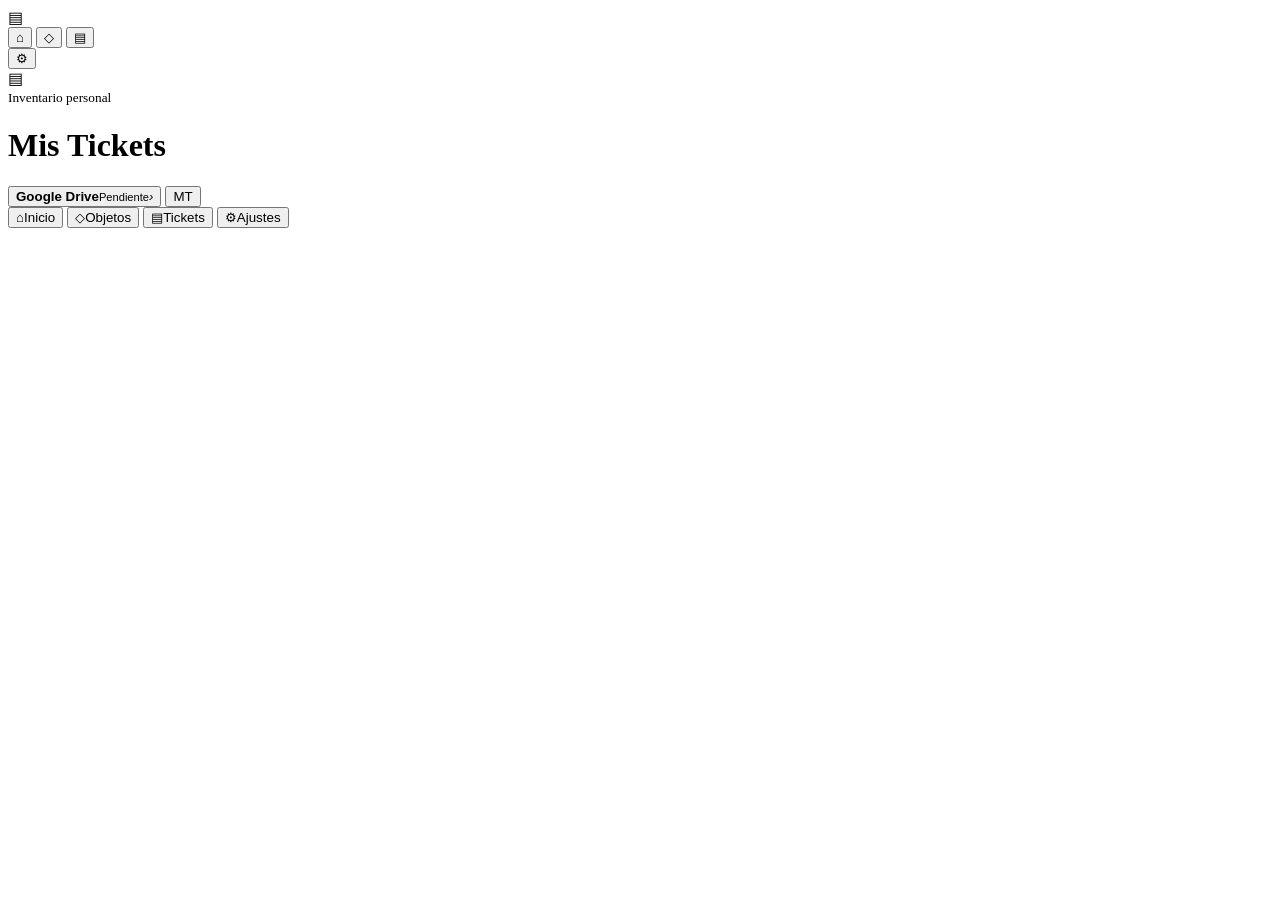
==== index.html @ 702c128a "Crea la aplicación pública Mis Tickets" ====
<!doctype html>
<html lang="es">
<head>
  <meta charset="utf-8">
  <meta name="viewport" content="width=device-width,initial-scale=1,viewport-fit=cover">
  <meta name="theme-color" content="#172033">
  <meta name="description" content="Organiza tickets, compras y garantías desde el móvil.">
  <title>Mis Tickets</title>
  <link rel="manifest" href="./manifest.webmanifest">
  <link rel="icon" href="./icon.svg" type="image/svg+xml">
  <link rel="stylesheet" href="./styles.css">
</head>
<body>
  <div class="app-shell">
    <aside class="desktop-rail" aria-label="Navegación principal">
      <div class="brand-mark" aria-label="Mis Tickets">▤</div>
      <nav>
        <button data-view="inicio" class="active" aria-label="Inicio">⌂</button>
        <button data-view="objetos" aria-label="Objetos">◇</button>
        <button data-view="tickets" aria-label="Tickets">▤</button>
      </nav>
      <button data-view="ajustes" aria-label="Ajustes">⚙</button>
    </aside>

    <div class="app-content">
      <header class="topbar">
        <div class="brand-block"><span class="mobile-brand">▤</span><div><small>Inventario personal</small><h1>Mis Tickets</h1></div></div>
        <div class="top-actions">
          <button id="driveStatus" class="drive-status"><i></i><span><b>Google Drive</b><small>Pendiente</small></span><em>›</em></button>
          <button class="avatar" data-view="ajustes" aria-label="Abrir ajustes">MT</button>
        </div>
      </header>

      <main id="view" tabindex="-1"></main>
    </div>

    <nav class="mobile-nav" aria-label="Navegación móvil">
      <button data-view="inicio" class="active"><span>⌂</span>Inicio</button>
      <button data-view="objetos"><span>◇</span>Objetos</button>
      <button data-view="tickets"><span>▤</span>Tickets</button>
      <button data-view="ajustes"><span>⚙</span>Ajustes</button>
    </nav>
  </div>

  <dialog id="welcomeDialog" class="modal welcome-modal">
    <div class="welcome-visual" aria-hidden="true"><span>▤</span><b>☁</b></div>
    <p class="pill">Bienvenido a Mis Tickets</p>
    <h2>Guarda tus compras y tenlas siempre localizadas</h2>
    <p class="lead">La aplicación conserva tus datos en este dispositivo. Puedes añadir una copia personal en Drive o descargar copias de seguridad.</p>
    <div class="benefit-list">
      <article><span>✓</span><div><b>Archivo privado</b><small>Los datos de cada persona permanecen separados.</small></div></article>
      <article><span>☁</span><div><b>Copia adicional en Drive</b><small>Cada usuario conectará su propia cuenta de Google.</small></div></article>
      <article><span>⇩</span><div><b>Copia descargable</b><small>Exporta todo y restáuralo cuando lo necesites.</small></div></article>
    </div>
    <div class="stack-actions">
      <button id="welcomeDrive" class="primary">Configurar Google Drive</button>
      <button id="welcomeLater" class="ghost">Ahora no, hacerlo más tarde</button>
    </div>
  </dialog>

  <dialog id="purchaseDialog" class="modal purchase-modal">
    <button class="modal-close" data-close="purchaseDialog" aria-label="Cerrar">×</button>
    <div id="purchaseStart">
      <p class="pill">Nueva compra</p><h2>¿Cómo quieres empezar?</h2><p class="lead">Escanea el producto, fotografía el ticket o introduce los datos.</p>
      <div class="start-options">
        <button id="scanProduct"><span class="blue">▥</span><p><b>Escanear producto</b><small>Código EAN o QR</small></p><em>›</em></button>
        <button data-open-form="receipt"><span class="orange">◉</span><p><b>Fotografiar ticket</b><small>Adjunta la imagen a la compra</small></p><em>›</em></button>
        <button data-open-form="manual"><span class="gray">▤</span><p><b>Introducir manualmente</b><small>Para compras sin código</small></p><em>›</em></button>
      </div>
      <section id="scanner" class="scanner" hidden><video id="scannerVideo" muted playsinline></video><div class="scan-frame"></div><p id="scannerMessage">Coloca el código dentro del recuadro</p><button id="scannerManual" class="secondary">Introducir código manualmente</button></section>
    </div>
    <form id="purchaseForm" hidden>
      <p class="pill">Datos de la compra</p><h2>Revisa antes de guardar</h2>
      <div class="form-grid">
        <label class="wide">Nombre del producto<input name="name" required placeholder="Ej. Ventilador de torre"></label>
        <label>Marca y modelo<input name="brand" placeholder="Ej. Rowenta Eole"></label>
        <label>Categoría<input name="category" placeholder="Ej. Climatización"></label>
        <label>Tienda<input name="store" required placeholder="Ej. MediaMarkt"></label>
        <label>Precio<input name="price" type="number" min="0" step="0.01" placeholder="0,00"></label>
        <label>Fecha de compra<input name="purchaseDate" type="date" required></label>
        <label>Años de garantía<input name="warrantyYears" type="number" min="0" max="20" value="3"></label>
        <label>Fin de devolución<input name="returnEnd" type="date"></label>
        <label>Código de barras<input name="barcode" inputmode="numeric" placeholder="EAN / GTIN"></label>
        <label>Número de serie<input name="serial" placeholder="Opcional"></label>
      </div>
      <label class="upload-zone"><input id="receiptInput" name="receipt" type="file" accept="image/*,.pdf" capture="environment"><span>＋</span><div><b id="receiptLabel">Añadir ticket o factura</b><small>Fotografía o PDF · máximo 12 MB</small></div></label>
      <p id="formError" class="error" hidden></p>
      <div class="form-actions"><button type="button" id="formBack" class="ghost">Atrás</button><button type="submit" class="primary">Guardar compra</button></div>
    </form>
  </dialog>

  <dialog id="driveDialog" class="modal drive-modal">
    <button class="modal-close" data-close="driveDialog" aria-label="Cerrar">×</button>
    <div class="drive-icon">☁</div><p class="pill">Copia adicional</p><h2>Google Drive</h2>
    <p class="lead">Cada persona conectará su propia cuenta. La aplicación creará una carpeta “Mis Tickets” y solo trabajará con los archivos que genere.</p>
    <div class="drive-steps"><article><span>1</span><p><b>Autorizar la cuenta</b><small>Google mostrará su pantalla oficial de permisos.</small></p></article><article><span>2</span><p><b>Crear la carpeta</b><small>Los tickets se organizarán por año y tienda.</small></p></article><article><span>3</span><p><b>Copiar automáticamente</b><small>Cada nueva compra tendrá una segunda copia.</small></p></article></div>
    <label class="setting-line"><span><b>Copia automática</b><small>Copiar al guardar una compra</small></span><input id="driveAutomatic" type="checkbox" checked></label>
    <label class="setting-line"><span><b>Nombre de la carpeta</b><small>Dentro de Mi unidad</small></span><input id="driveFolder" value="Mis Tickets" maxlength="40"></label>
    <p class="notice">La autorización real se activará cuando el propietario configure Google Drive para esta edición pública. Mientras tanto puedes usar las copias descargables.</p>
    <button id="saveDrivePreferences" class="primary full">Guardar configuración</button>
  </dialog>

  <dialog id="detailDialog" class="modal detail-modal">
    <button class="modal-close" data-close="detailDialog" aria-label="Cerrar">×</button>
    <div id="detailContent"></div>
  </dialog>

  <input id="importInput" type="file" accept="application/json" hidden>
  <div id="toast" class="toast" role="status" aria-live="polite"></div>
  <script src="./app.js" defer></script>
</body>
</html>
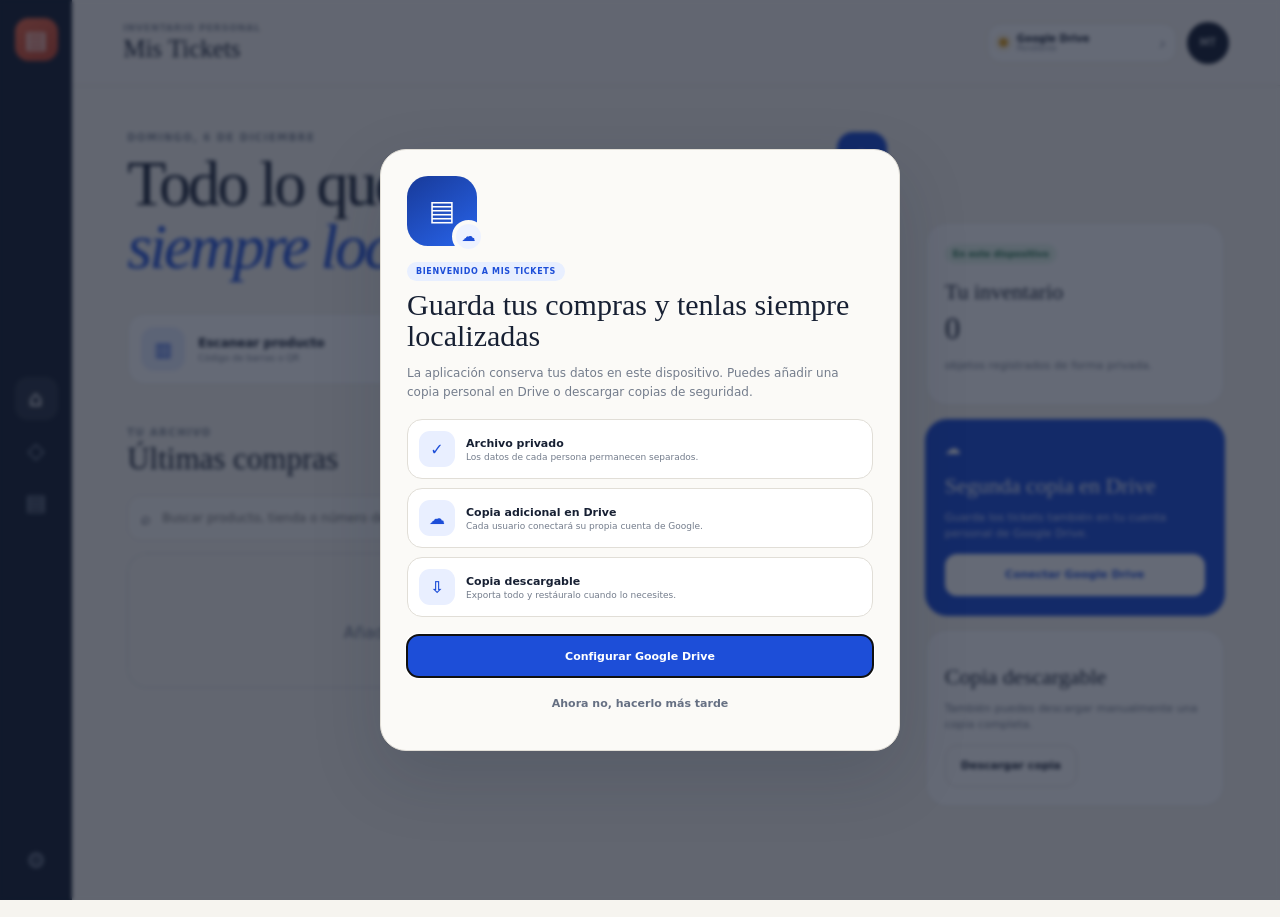
==== commit bf21635e: "Añadir conexión de cuenta de Google Drive" ====
--- a/index.html
+++ b/index.html
@@ -9,6 +9,7 @@
   <link rel="manifest" href="./manifest.webmanifest">
   <link rel="icon" href="./icon.svg" type="image/svg+xml">
   <link rel="stylesheet" href="./styles.css">
+  <link rel="stylesheet" href="./drive.css">
 </head>
 <body>
   <div class="app-shell">
@@ -96,8 +97,13 @@
     <div class="drive-steps"><article><span>1</span><p><b>Autorizar la cuenta</b><small>Google mostrará su pantalla oficial de permisos.</small></p></article><article><span>2</span><p><b>Crear la carpeta</b><small>Los tickets se organizarán por año y tienda.</small></p></article><article><span>3</span><p><b>Copiar automáticamente</b><small>Cada nueva compra tendrá una segunda copia.</small></p></article></div>
     <label class="setting-line"><span><b>Copia automática</b><small>Copiar al guardar una compra</small></span><input id="driveAutomatic" type="checkbox" checked></label>
     <label class="setting-line"><span><b>Nombre de la carpeta</b><small>Dentro de Mi unidad</small></span><input id="driveFolder" value="Mis Tickets" maxlength="40"></label>
-    <p class="notice">La autorización real se activará cuando el propietario configure Google Drive para esta edición pública. Mientras tanto puedes usar las copias descargables.</p>
-    <button id="saveDrivePreferences" class="primary full">Guardar configuración</button>
+    <p id="driveNotice" class="notice">Al conectar, Google mostrará su pantalla oficial para elegir una cuenta.</p>
+    <div class="drive-actions">
+      <button id="connectDrive" class="primary full">Conectar mi cuenta de Google</button>
+      <button id="syncDrive" class="outline full" hidden>Copiar tickets pendientes ahora</button>
+      <button id="saveDrivePreferences" class="ghost full">Guardar preferencias</button>
+      <button id="disconnectDrive" class="ghost full danger-text" hidden>Desconectar de este dispositivo</button>
+    </div>
   </dialog>
 
   <dialog id="detailDialog" class="modal detail-modal">
@@ -107,6 +113,7 @@
 
   <input id="importInput" type="file" accept="application/json" hidden>
   <div id="toast" class="toast" role="status" aria-live="polite"></div>
+  <script src="https://accounts.google.com/gsi/client" async defer></script>
   <script src="./app.js" defer></script>
 </body>
 </html>
--- a/styles.css
+++ b/styles.css
@@ -0,0 +1 @@
+:root{color-scheme:light;--ink:#172033;--muted:#747d8c;--blue:#1d4ed8;--paper:#f6f4ef;--line:#e1ded7;--orange:#e85d39;--green:#23734a;--shadow:0 25px 70px #17203326}*{box-sizing:border-box}html{background:var(--paper)}body{margin:0;color:var(--ink);background:var(--paper);font-family:Inter,ui-sans-serif,system-ui,-apple-system,BlinkMacSystemFont,"Segoe UI",sans-serif}button,input{font:inherit}button{cursor:pointer}.app-shell{min-height:100dvh}.desktop-rail{position:fixed;inset:0 auto 0 0;width:72px;z-index:20;padding:18px 12px;display:flex;flex-direction:column;align-items:center;background:var(--ink);color:#fff}.brand-mark,.mobile-brand{display:grid;place-items:center;border-radius:14px;background:linear-gradient(145deg,#ef6a48,#c8452b);color:#fff}.brand-mark{width:43px;height:43px;font-size:24px}.desktop-rail nav{display:grid;gap:9px;margin:auto 0}.desktop-rail button{width:43px;height:43px;border:0;border-radius:13px;background:transparent;color:#929cb0;font-size:22px}.desktop-rail button:hover,.desktop-rail button.active{color:#fff;background:#ffffff17}.app-content{margin-left:72px}.topbar{height:86px;padding:0 4vw;display:flex;align-items:center;justify-content:space-between;border-bottom:1px solid var(--line);background:#f7f5f0e8;backdrop-filter:blur(18px);position:sticky;top:0;z-index:15}.brand-block,.top-actions{display:flex;align-items:center}.brand-block{gap:12px}.brand-block>small{display:none}.brand-block small{display:block;color:#8a909c;text-transform:uppercase;letter-spacing:.11em;font-size:9px;font-weight:800}.brand-block h1{margin:2px 0 0;font-family:Georgia,serif;font-size:25px;font-weight:500}.mobile-brand{display:none;width:39px;height:39px}.top-actions{gap:10px}.drive-status{min-width:190px;border:1px solid var(--line);border-radius:14px;background:#fff;padding:8px 11px;display:flex;align-items:center;gap:9px;text-align:left;color:var(--ink)}.drive-status i{width:9px;height:9px;border-radius:50%;background:#dea020;box-shadow:0 0 0 5px #f6dfac55}.drive-status span{display:grid;flex:1}.drive-status b{font-size:10px}.drive-status small{color:#858d9a;font-size:8px}.drive-status em{font-size:19px;color:#9ca2ad}.avatar{width:42px;height:42px;border:0;border-radius:50%;background:var(--ink);color:#fff;font-size:11px}.page{max-width:1200px;margin:0 auto;padding:46px 4vw 110px}.home-grid{display:grid;grid-template-columns:minmax(0,1fr) 300px;gap:38px}.hero-row{display:flex;align-items:flex-start;justify-content:space-between;gap:20px}.eyebrow{margin:0;color:#7f8794;text-transform:uppercase;letter-spacing:.15em;font-size:10px;font-weight:800}.hero-row h2,.screen-title h2{margin:10px 0 0;font-family:Georgia,serif;font-weight:500;letter-spacing:-.045em;line-height:.98}.hero-row h2{font-size:clamp(42px,5vw,68px)}.hero-row h2 span{color:var(--blue);font-style:italic}.fab,.primary,.secondary,.ghost,.outline{min-height:42px;border-radius:12px;padding:0 15px;border:0;font-weight:750;font-size:11px}.primary,.fab{background:var(--blue);color:#fff}.fab{width:50px;height:50px;padding:0;border-radius:16px;font-size:25px;flex:0 0 50px}.secondary{background:#fff;color:var(--ink)}.ghost{background:transparent;color:#667083}.outline{background:#fff;color:var(--ink);border:1px solid var(--line)}.quick-actions{display:grid;grid-template-columns:1fr 1fr;gap:10px;margin-top:35px}.quick-actions button{padding:13px;border:1px solid var(--line);border-radius:18px;background:#fff;display:flex;align-items:center;gap:13px;text-align:left;color:var(--ink)}.quick-actions button>span{width:44px;height:44px;display:grid;place-items:center;border-radius:13px;font-size:19px}.quick-actions .blue{background:#e6edff;color:var(--blue)}.quick-actions .orange{background:#ffebe4;color:var(--orange)}.quick-actions p{display:grid;flex:1;margin:0}.quick-actions b{font-size:12px}.quick-actions small{color:var(--muted);font-size:9px;margin-top:3px}.quick-actions em{color:#9ea4ae;font-size:20px}.section-heading{margin-top:42px;display:flex;align-items:end;justify-content:space-between}.section-heading h3{font-family:Georgia,serif;font-size:31px;font-weight:500;margin:3px 0}.section-heading button{border:0;background:transparent;color:var(--blue);font-size:11px;font-weight:750}.search-row{margin:15px 0 12px;display:flex;gap:9px}.search-box{height:46px;flex:1;border:1px solid var(--line);border-radius:14px;background:#faf9f6;display:flex;align-items:center;padding:0 13px;gap:9px}.search-box input{width:100%;border:0;outline:0;background:transparent;color:var(--ink);font-size:12px}.purchase-list,.objects-grid,.tickets-list{display:grid;gap:10px}.purchase-card{width:100%;display:grid;grid-template-columns:57px minmax(0,1fr) auto;align-items:center;gap:13px;border:1px solid var(--line);border-radius:18px;background:#fff;padding:11px;text-align:left;color:var(--ink)}.product-art{width:57px;height:57px;display:grid;place-items:center;border-radius:14px;background:linear-gradient(145deg,#dce8ff,#bbcef7);color:var(--blue);font-size:26px}.purchase-copy{min-width:0;display:grid}.purchase-copy small{color:#848c99;font-size:8px;text-transform:uppercase;letter-spacing:.08em}.purchase-copy b,.purchase-copy span{overflow:hidden;text-overflow:ellipsis;white-space:nowrap}.purchase-copy b{font-size:13px;margin:3px 0}.purchase-copy span{color:var(--muted);font-size:10px}.price{font-weight:800;font-size:12px}.empty{padding:45px 20px;border:1px dashed #c9c5bc;border-radius:20px;text-align:center;color:var(--muted)}.empty strong{display:block;color:var(--ink);margin-bottom:5px}.side{display:grid;align-content:start;gap:13px;padding-top:90px}.side-card{border:1px solid var(--line);border-radius:22px;background:#fff;padding:19px}.side-card h3{font-family:Georgia,serif;font-size:22px;font-weight:500;margin:15px 0 6px}.side-card p{color:var(--muted);font-size:11px;line-height:1.5}.side-card.blue-card{background:var(--blue);border-color:var(--blue);color:#fff}.blue-card p{color:#cdd9ff}.blue-card .secondary{width:100%;color:var(--blue)}.stat{font-family:Georgia,serif;font-size:31px}.screen-title{display:flex;justify-content:space-between;align-items:end;margin-bottom:25px}.screen-title h2{font-size:48px}.screen-title p:last-child{margin:8px 0 0;color:var(--muted);font-size:12px}.summary-grid{display:grid;grid-template-columns:repeat(3,1fr);gap:11px;margin-bottom:22px}.summary-grid article{padding:17px;border:1px solid var(--line);border-radius:18px;background:#fff}.summary-grid strong{display:block;font-family:Georgia,serif;font-size:26px;font-weight:500}.summary-grid small{color:var(--muted);font-size:9px}.objects-grid{grid-template-columns:repeat(3,minmax(0,1fr))}.object-card{min-width:0;border:1px solid var(--line);border-radius:19px;background:#fff;padding:14px;color:var(--ink);text-align:left}.object-card .product-art{margin-bottom:11px}.object-card b,.object-card span{display:block;overflow:hidden;text-overflow:ellipsis;white-space:nowrap}.object-card b{font-size:14px}.object-card span{color:var(--muted);font-size:10px;margin-top:3px}.object-card footer{display:flex;justify-content:space-between;margin-top:13px;padding-top:11px;border-top:1px solid #ece9e3;font-size:10px}.ticket-card{display:grid;grid-template-columns:48px minmax(0,1fr) auto;align-items:center;gap:13px;border:1px solid var(--line);border-radius:17px;background:#fff;padding:12px}.ticket-icon{width:48px;height:58px;display:grid;place-items:center;border-radius:9px;background:#e7eeff;color:var(--blue);font-size:22px}.ticket-icon.missing{background:#eeece7;color:#9a9fa8}.ticket-card p{min-width:0;margin:0;display:grid}.ticket-card small{color:var(--muted);font-size:9px}.ticket-card b{font-size:13px}.ticket-card span{overflow:hidden;text-overflow:ellipsis;white-space:nowrap;color:var(--muted);font-size:10px}.settings-list{display:grid;gap:10px}.setting-card{display:grid;grid-template-columns:47px minmax(0,1fr) auto;align-items:center;gap:13px;padding:16px;border:1px solid var(--line);border-radius:18px;background:#fff}.setting-card>i{width:47px;height:47px;display:grid;place-items:center;border-radius:14px;background:#e7eeff;color:var(--blue);font-style:normal;font-size:20px}.setting-card p{margin:0;display:grid}.setting-card small{color:var(--muted);font-size:9px;line-height:1.45}.setting-card b{font-size:13px;margin:2px 0}.setting-card input[type=file]{display:none}.badge{display:inline-flex;border-radius:999px;padding:5px 8px;background:#e5f5ea;color:var(--green);font-size:9px;font-weight:800}.mobile-nav{display:none}.modal{width:min(520px,calc(100vw - 28px));max-height:calc(100dvh - 28px);overflow:auto;border:1px solid var(--line);border-radius:26px;padding:26px;color:var(--ink);background:#fbfaf7;box-shadow:var(--shadow)}.modal::backdrop{background:#0f172aa3;backdrop-filter:blur(2px)}.modal-close{position:absolute;right:16px;top:14px;width:32px;height:32px;border:0;background:transparent;color:#657083;font-size:25px}.modal h2{font-family:Georgia,serif;font-size:30px;line-height:1.06;font-weight:500;margin:8px 0}.lead{color:var(--muted);font-size:12px;line-height:1.55}.pill{width:max-content;margin:0;padding:5px 9px;border-radius:999px;color:var(--blue);background:#e8efff;text-transform:uppercase;letter-spacing:.08em;font-size:8px;font-weight:850}.welcome-visual{position:relative;width:70px;height:70px;display:grid;place-items:center;border-radius:21px;background:linear-gradient(145deg,#183a99,#2864eb);color:#fff;font-size:28px;margin-bottom:16px}.welcome-visual b{position:absolute;right:-8px;bottom:-7px;width:33px;height:33px;display:grid;place-items:center;border:4px solid #fbfaf7;border-radius:50%;background:#edf2ff;color:var(--blue);font-size:14px}.benefit-list,.drive-steps{display:grid;gap:9px;margin:18px 0}.benefit-list article,.drive-steps article{display:flex;align-items:center;gap:11px;padding:11px;border:1px solid var(--line);border-radius:15px;background:#fff}.benefit-list article>span,.drive-steps article>span{width:36px;height:36px;display:grid;place-items:center;flex:0 0 36px;border-radius:11px;background:#e9efff;color:var(--blue);font-weight:800}.benefit-list div,.benefit-list small,.drive-steps p,.drive-steps small{display:grid}.benefit-list b,.drive-steps b{font-size:11px}.benefit-list small,.drive-steps small{color:var(--muted);font-size:9px;margin-top:2px}.stack-actions{display:grid;gap:5px}.stack-actions button{width:100%}.start-options{display:grid;gap:9px;margin-top:18px}.start-options button{display:flex;align-items:center;gap:11px;width:100%;padding:12px;border:1px solid var(--line);border-radius:15px;background:#fff;text-align:left;color:var(--ink)}.start-options button>span{width:42px;height:42px;display:grid;place-items:center;border-radius:12px}.start-options .blue{background:#e7eeff;color:var(--blue)}.start-options .orange{background:#ffebe4;color:var(--orange)}.start-options .gray{background:#eeece7}.start-options p{display:grid;flex:1;margin:0}.start-options b{font-size:12px}.start-options small{color:var(--muted);font-size:9px}.start-options em{font-size:20px;color:#9ba2ad}.form-grid{display:grid;grid-template-columns:1fr 1fr;gap:11px;margin-top:17px}.form-grid label{display:grid;gap:5px;color:#566173;font-size:10px;font-weight:750}.form-grid .wide{grid-column:1/-1}.form-grid input,.setting-line input{width:100%;height:40px;border:1px solid #dad7d0;border-radius:10px;background:#fff;padding:0 10px;color:var(--ink);outline:none}.form-grid input:focus,.setting-line input:focus{border-color:#8eacee;box-shadow:0 0 0 3px #dce7ff}.upload-zone{margin-top:13px;padding:13px;display:flex;align-items:center;gap:10px;border:1px dashed #aebbd7;border-radius:14px;background:#f5f8ff;color:var(--blue);cursor:pointer}.upload-zone input{display:none}.upload-zone>span{font-size:22px}.upload-zone div{display:grid}.upload-zone b{font-size:11px}.upload-zone small{color:var(--muted);font-size:9px}.form-actions{display:flex;justify-content:flex-end;gap:7px;margin-top:14px}.error,.notice{padding:10px;border-radius:12px;font-size:10px;line-height:1.45}.error{background:#ffebe7;color:#aa3424}.notice{background:#fff3d9;color:#835c12}.scanner{position:relative;min-height:270px;margin-top:14px;padding:14px;overflow:hidden;border-radius:17px;background:#101728;color:#fff;display:grid;place-items:center}.scanner[hidden]{display:none}.scanner video{position:absolute;inset:0;width:100%;height:100%;object-fit:cover}.scan-frame{position:relative;width:80%;height:110px;border:2px solid #fff;border-radius:12px;box-shadow:0 0 0 999px #0b102080}.scanner p,.scanner button{position:relative;z-index:2;align-self:end}.scanner p{font-size:10px}.drive-icon{width:48px;height:48px;display:grid;place-items:center;border-radius:14px;background:#e8efff;color:var(--blue);font-size:21px;margin-bottom:10px}.setting-line{display:grid;grid-template-columns:1fr 160px;align-items:center;gap:12px;margin:10px 0;padding:10px 0;border-top:1px solid var(--line)}.setting-line span,.setting-line small{display:grid}.setting-line b{font-size:11px}.setting-line small{color:var(--muted);font-size:9px}.setting-line input[type=checkbox]{width:20px;height:20px;justify-self:end}.full{width:100%}.detail-hero{width:75px;height:75px;display:grid;place-items:center;border-radius:19px;background:#e7eeff;color:var(--blue);font-size:31px}.detail-price{margin:15px 0;padding:14px;border-radius:15px;background:var(--ink);color:#fff;display:flex;justify-content:space-between}.detail-price span{color:#aeb8ca;font-size:10px}.detail-grid{display:grid;grid-template-columns:1fr 1fr;gap:9px}.detail-grid article{padding:12px;border:1px solid var(--line);border-radius:14px;background:#fff}.detail-grid small,.detail-grid b{display:block}.detail-grid small{color:var(--muted);font-size:8px}.detail-grid b{font-size:10px;margin-top:3px}.detail-actions{display:grid;grid-template-columns:1fr 1fr;gap:8px;margin-top:14px}.toast{position:fixed;left:50%;bottom:95px;z-index:100;max-width:calc(100vw - 30px);padding:11px 15px;border-radius:12px;background:var(--ink);color:#fff;font-size:10px;box-shadow:var(--shadow);opacity:0;pointer-events:none;translate:-50% 10px;transition:.2s}.toast.show{opacity:1;translate:-50% 0}@media(max-width:900px){.desktop-rail{display:none}.app-content{margin-left:0}.home-grid{grid-template-columns:1fr}.side{display:none}.mobile-brand{display:grid}}@media(max-width:640px){.topbar{height:72px;padding:0 16px}.brand-block small{display:none}.brand-block h1{font-size:20px}.mobile-brand{width:37px;height:37px}.drive-status{min-width:auto;border:0;background:transparent;padding:6px}.drive-status span,.drive-status em{display:none}.avatar{width:36px;height:36px}.page{padding:27px 15px 106px}.hero-row h2{font-size:36px}.quick-actions{grid-template-columns:1fr;margin-top:26px}.section-heading{margin-top:34px}.purchase-card{grid-template-columns:54px minmax(0,1fr) auto}.product-art{width:54px;height:54px}.price{font-size:11px}.screen-title{align-items:flex-start}.screen-title h2{font-size:36px}.screen-title .primary{width:46px;height:46px;padding:0;font-size:0}.screen-title .primary:after{content:"+";font-size:24px}.summary-grid{grid-template-columns:1fr 1fr}.summary-grid article:last-child{grid-column:1/-1}.objects-grid{grid-template-columns:1fr}.setting-card{grid-template-columns:43px minmax(0,1fr) auto;padding:13px}.setting-card>i{width:43px;height:43px}.setting-card p small{display:none}.ticket-card{grid-template-columns:43px minmax(0,1fr) auto}.ticket-icon{width:43px;height:52px}.mobile-nav{position:fixed;display:flex;inset:auto 0 0;z-index:30;height:77px;padding:8px 8px max(8px,env(safe-area-inset-bottom));justify-content:space-around;border-top:1px solid var(--line);background:#fffefaf0;backdrop-filter:blur(18px)}.mobile-nav button{flex:1;border:0;background:transparent;color:#9298a3;display:grid;justify-items:center;align-content:center;gap:2px;font-size:9px}.mobile-nav button span{font-size:20px}.mobile-nav button.active{color:var(--blue)}.modal{width:calc(100vw - 16px);max-height:calc(100dvh - 16px);padding:20px;border-radius:23px}.modal h2{font-size:26px}.form-grid{grid-template-columns:1fr}.form-grid .wide{grid-column:auto}.setting-line{grid-template-columns:1fr 120px}.detail-grid{grid-template-columns:1fr 1fr}}
--- a/drive.css
+++ b/drive.css
@@ -0,0 +1,27 @@
+.drive-status.connected i {
+  background: #2e9a5f;
+  box-shadow: 0 0 0 5px #bfe7cc66;
+}
+
+button:disabled {
+  cursor: not-allowed;
+  opacity: .55;
+}
+
+.success-note {
+  padding: 10px;
+  border-radius: 12px;
+  background: #e6f6eb;
+  color: #216b42;
+  font-size: 10px;
+  line-height: 1.45;
+}
+
+.drive-actions {
+  display: grid;
+  gap: 7px;
+}
+
+.danger-text {
+  color: #a53c30;
+}
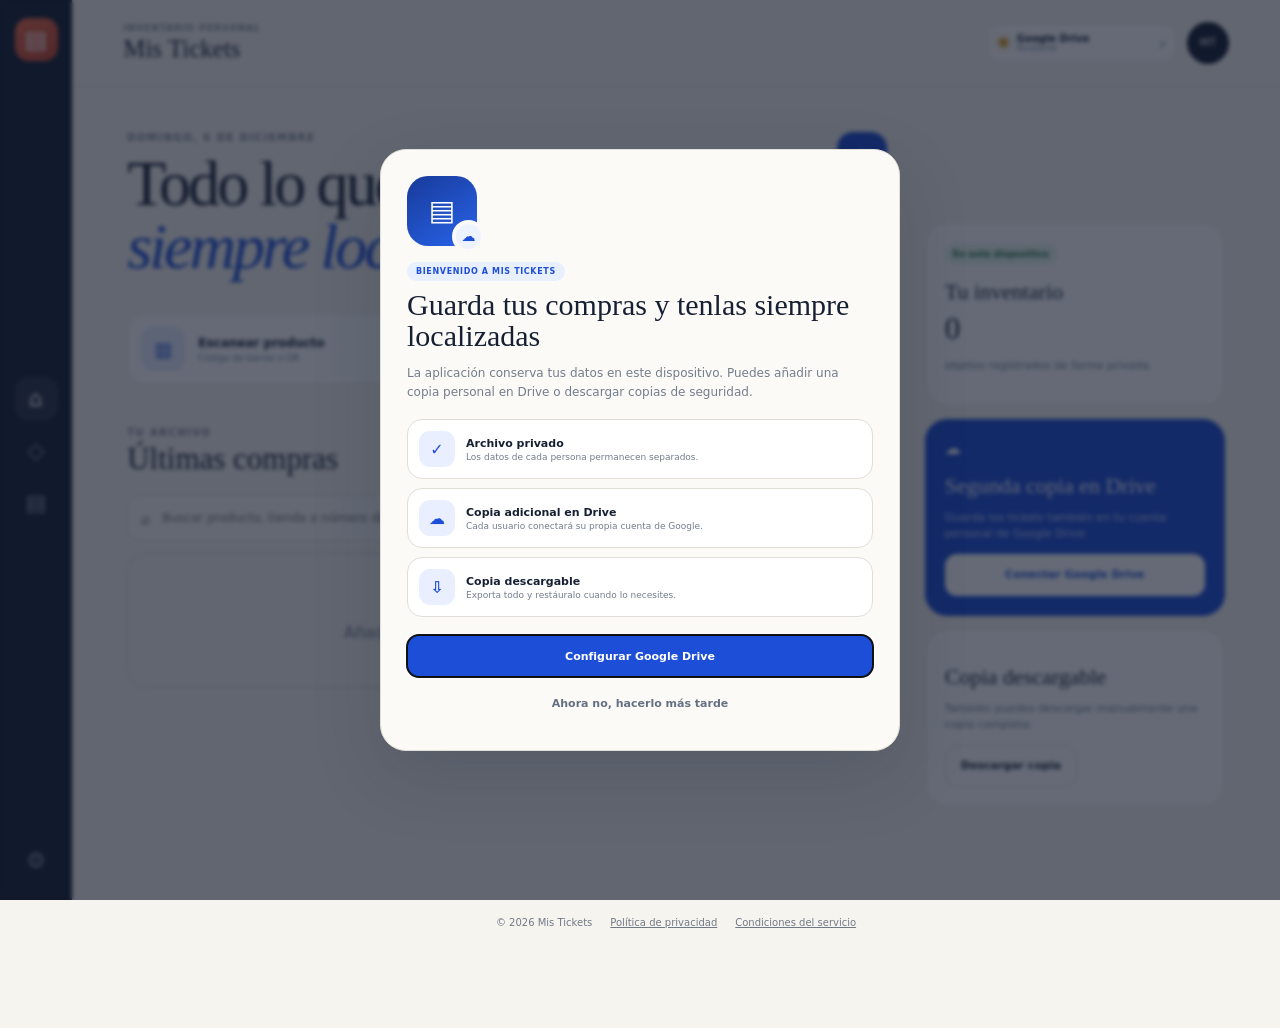
==== commit ac023de8: "Enlazar privacidad y condiciones desde la aplicación" ====
--- a/index.html
+++ b/index.html
@@ -33,6 +33,7 @@
       </header>
 
       <main id="view" tabindex="-1"></main>
+      <footer class="legal-links"><span>© 2026 Mis Tickets</span><a href="./privacidad.html">Política de privacidad</a><a href="./condiciones.html">Condiciones del servicio</a></footer>
     </div>
 
     <nav class="mobile-nav" aria-label="Navegación móvil">
--- a/drive.css
+++ b/drive.css
@@ -25,3 +25,17 @@
 .danger-text {
   color: #a53c30;
 }
+
+.legal-links {
+  display: flex;
+  justify-content: center;
+  flex-wrap: wrap;
+  gap: 9px 18px;
+  padding: 0 15px 100px;
+  color: #717987;
+  font-size: 10px;
+}
+
+.legal-links a {
+  color: inherit;
+}
